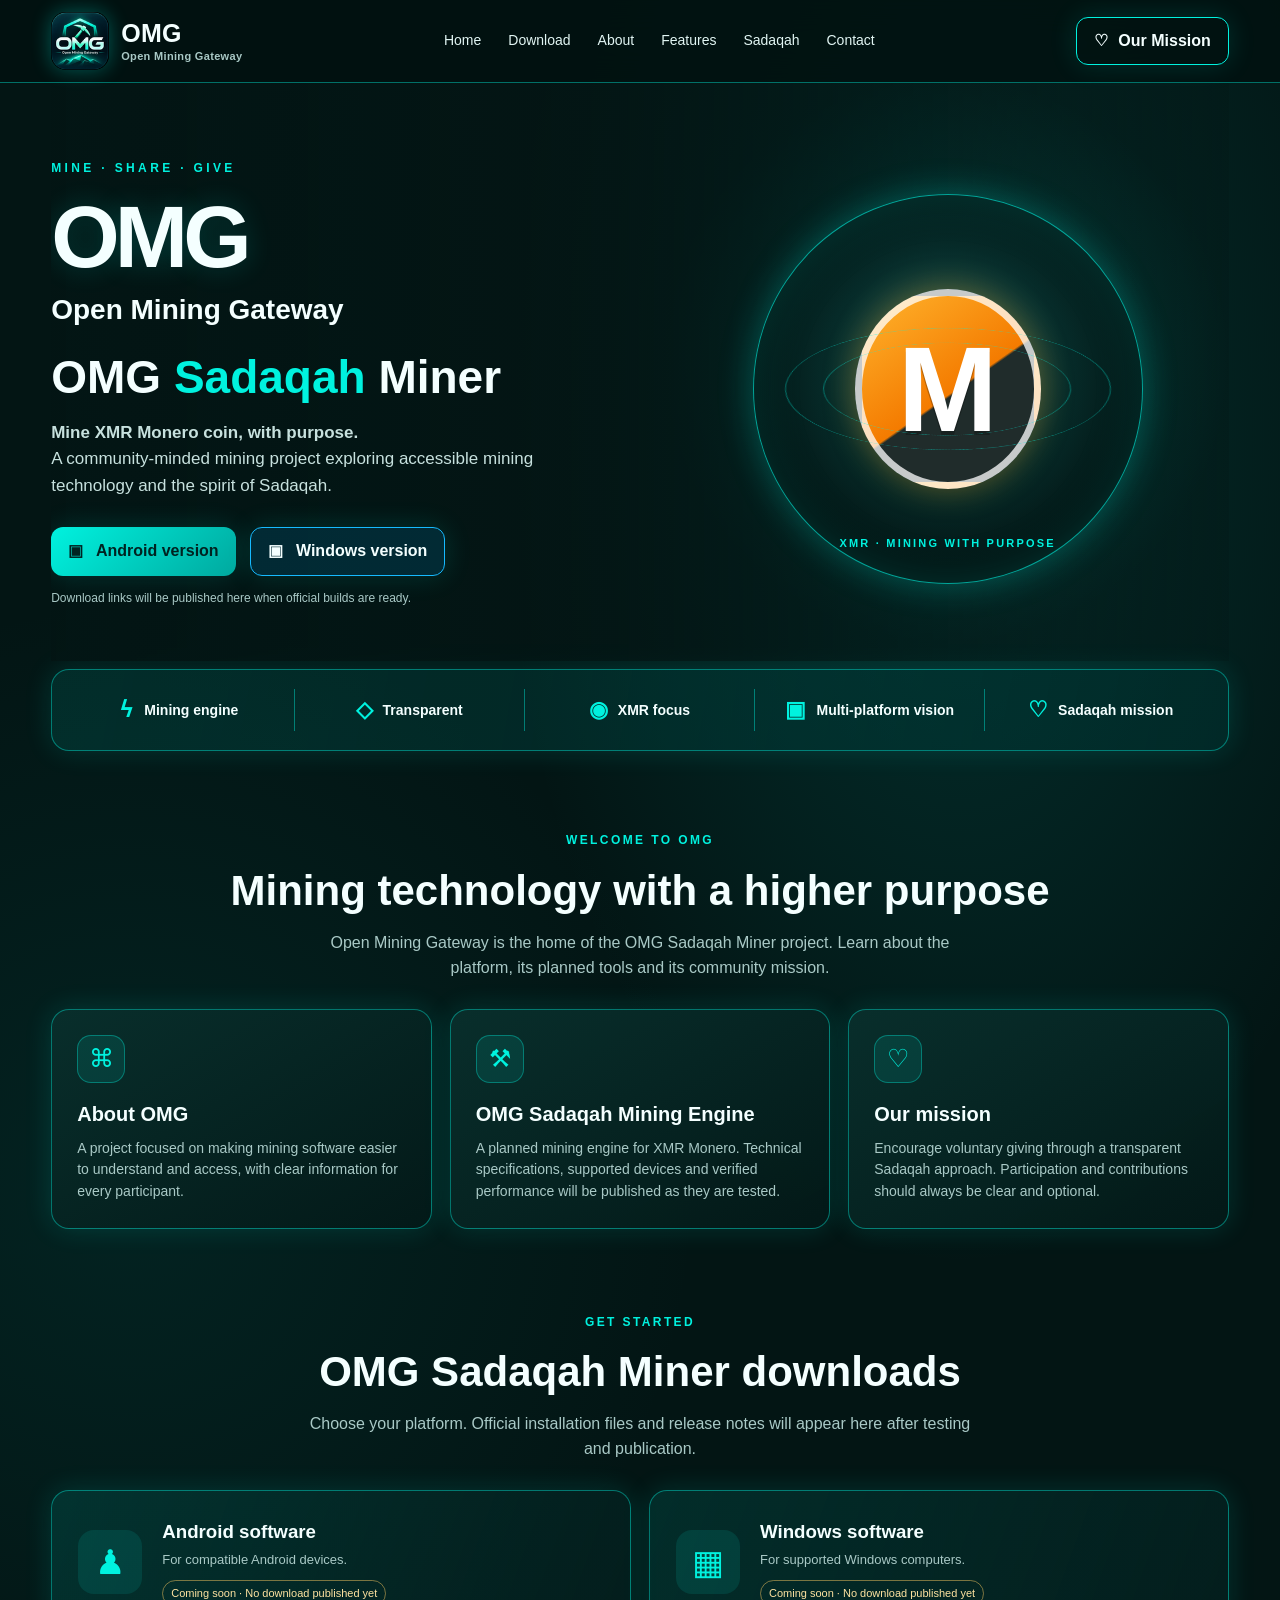
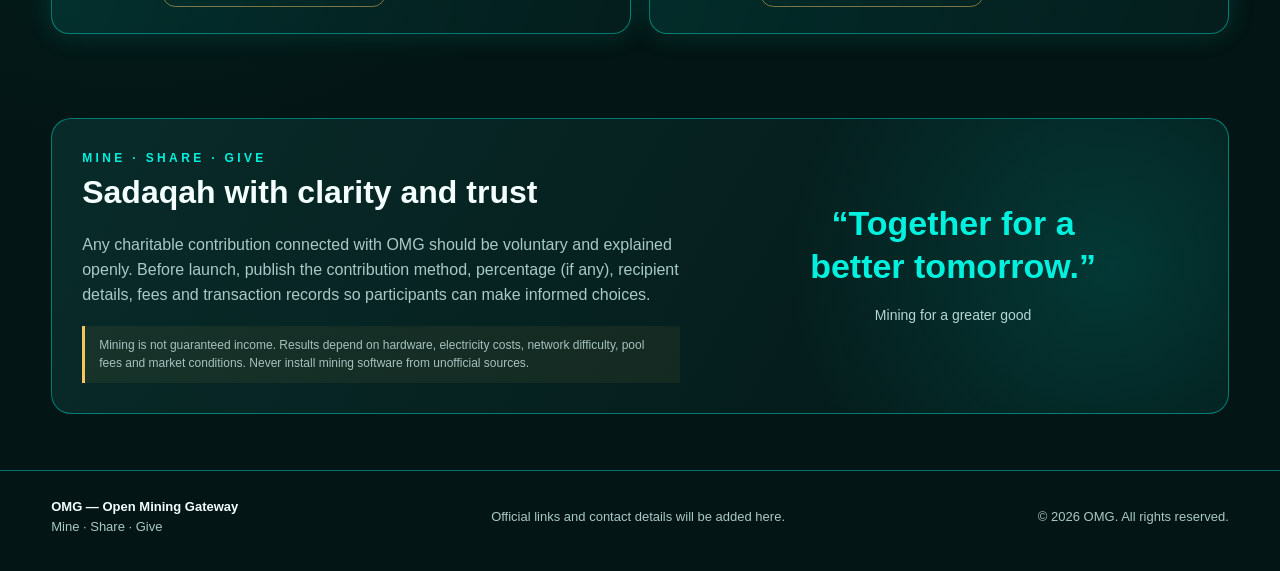
==== index1.html @ 9272dfc8 "Rename index (22).html to index1.html" ====
<!DOCTYPE html>
<html lang="en">
<head>
  <meta charset="UTF-8" />
  <meta name="viewport" content="width=device-width, initial-scale=1.0" />
  <meta name="theme-color" content="#031514" />
  <meta name="description" content="OMG — Open Mining Gateway. Discover OMG Sadaqah Miner and its vision for accessible Monero mining with purpose." />
  <title>OMG — Open Mining Gateway</title>
  <style>
    :root{--bg:#031514;--panel:#061f1e;--panel2:#082927;--cyan:#00f2df;--cyan2:#53fff0;--text:#f4ffff;--muted:#a9c9c6;--gold:#f4c45e;--line:rgba(0,242,223,.42);--shadow:0 0 28px rgba(0,242,223,.14)}
    *{box-sizing:border-box}html{scroll-behavior:smooth}body{margin:0;background:radial-gradient(ellipse at 75% 20%,rgba(0,180,170,.17),transparent 34%),radial-gradient(ellipse at 10% 55%,rgba(0,120,115,.14),transparent 35%),var(--bg);color:var(--text);font-family:Inter,Segoe UI,Arial,sans-serif;line-height:1.55}
    a{color:inherit;text-decoration:none}.wrap{width:min(1180px,92%);margin:auto}.topbar{position:sticky;top:0;z-index:10;background:rgba(2,18,17,.88);backdrop-filter:blur(16px);border-bottom:1px solid var(--line)}.nav{height:82px;display:flex;align-items:center;justify-content:space-between;gap:24px}.brand{display:flex;align-items:center;gap:12px;font-weight:800;letter-spacing:.02em}.brand img{width:58px;height:58px;object-fit:cover;border-radius:15px;box-shadow:0 0 20px rgba(0,242,223,.32)}.brand-name{font-size:25px;line-height:1}.brand-name small{display:block;font-size:11px;color:var(--muted);font-weight:600;margin-top:5px;letter-spacing:.03em}.links{display:flex;align-items:center;gap:27px;color:#e1f5f3;font-size:14px}.links a:hover{color:var(--cyan)}.nav-cta,.btn{display:inline-flex;align-items:center;justify-content:center;gap:10px;border:1px solid var(--cyan);border-radius:12px;padding:11px 17px;font-weight:750;transition:.2s;box-shadow:var(--shadow)}.nav-cta:hover,.btn:hover{transform:translateY(-2px);background:rgba(0,242,223,.1)}
    .hero{position:relative;overflow:hidden;padding:76px 0 42px;min-height:560px;display:grid;grid-template-columns:1.02fr .98fr;align-items:center;gap:30px}.hero:before{content:"";position:absolute;inset:0;background:linear-gradient(90deg,rgba(3,21,20,.98),rgba(3,21,20,.76) 48%,rgba(3,21,20,.28)),radial-gradient(circle at 76% 48%,rgba(0,242,223,.2),transparent 30%);pointer-events:none}.hero-copy,.hero-art{position:relative;z-index:1}.eyebrow{color:var(--cyan);font-weight:800;letter-spacing:.28em;text-transform:uppercase;font-size:12px}.hero h1{font-size:clamp(48px,7vw,88px);line-height:.98;margin:16px 0 8px;letter-spacing:-.055em;text-shadow:0 0 28px rgba(0,242,223,.2)}.hero h1 span{color:var(--cyan)}.subbrand{font-size:clamp(18px,2.3vw,28px);font-weight:750;margin:0 0 22px}.hero h2{font-size:clamp(29px,4vw,46px);line-height:1.08;margin:0 0 12px}.hero h2 span{color:var(--cyan)}.lead{color:#c7e1de;max-width:560px;font-size:17px}.actions{display:flex;flex-wrap:wrap;gap:14px;margin-top:28px}.btn-primary{background:linear-gradient(135deg,#00f2df,#00a99f);color:#002321;border:0}.btn-secondary{background:rgba(0,78,105,.38);border-color:#16baff}.btn[aria-disabled="true"]{opacity:.78;cursor:not-allowed}.note{font-size:12px;color:var(--muted);margin-top:13px}.hero-art{min-height:390px;display:grid;place-items:center}.orb{width:min(390px,82vw);aspect-ratio:1;border-radius:50%;display:grid;place-items:center;position:relative;background:radial-gradient(circle at 50% 45%,#164b47 0 20%,#062b29 42%,#031514 68%);border:1px solid rgba(0,242,223,.65);box-shadow:0 0 35px rgba(0,242,223,.28),inset 0 0 48px rgba(0,242,223,.15)}.orb:before,.orb:after{content:"";position:absolute;border:1px solid rgba(0,242,223,.4);border-radius:50%;inset:8%;transform:rotateX(68deg) rotateZ(-18deg)}.orb:after{inset:18%;transform:rotateX(68deg) rotateZ(24deg)}.coin{width:48%;aspect-ratio:1;border-radius:50%;display:grid;place-items:center;background:linear-gradient(145deg,#ffb42d,#f47b00 52%,#202c2b 53%);box-shadow:0 0 32px rgba(255,166,30,.35);font-size:clamp(70px,10vw,120px);font-weight:900;color:#fff;text-shadow:0 4px 0 rgba(0,0,0,.25);border:7px solid rgba(255,255,255,.75)}.orbit-label{position:absolute;bottom:8%;color:var(--cyan);font-weight:800;letter-spacing:.2em;font-size:11px}
    .ticker{display:grid;grid-template-columns:repeat(5,1fr);border:1px solid var(--line);border-radius:18px;background:linear-gradient(100deg,rgba(0,242,223,.1),rgba(0,50,48,.58));box-shadow:var(--shadow);padding:19px 12px;margin:8px auto 52px}.tick{display:flex;align-items:center;justify-content:center;gap:10px;padding:4px 12px;border-right:1px solid var(--line);font-weight:700;font-size:14px}.tick:last-child{border:0}.tick b{font-size:22px;color:var(--cyan)}
    .section{padding:28px 0 56px}.section-head{text-align:center;margin-bottom:28px}.section-head .eyebrow{letter-spacing:.2em}.section-head h2{font-size:clamp(28px,4vw,42px);margin:8px 0}.section-head p{color:var(--muted);margin:0 auto;max-width:680px}.cards{display:grid;grid-template-columns:repeat(3,1fr);gap:18px}.card{background:linear-gradient(150deg,rgba(9,48,45,.94),rgba(3,25,24,.96));border:1px solid var(--line);border-radius:18px;padding:25px;box-shadow:var(--shadow);min-height:220px}.icon{width:48px;height:48px;border-radius:14px;display:grid;place-items:center;color:var(--cyan);font-size:25px;background:rgba(0,242,223,.1);border:1px solid rgba(0,242,223,.35)}.card h3{margin:16px 0 8px;font-size:20px}.card p{color:var(--muted);font-size:14px;margin:0}.download-grid{display:grid;grid-template-columns:1fr 1fr;gap:18px}.download-card{display:flex;align-items:center;gap:20px;padding:26px;border-radius:18px;border:1px solid var(--line);background:linear-gradient(110deg,rgba(0,242,223,.11),rgba(4,31,30,.9));box-shadow:var(--shadow)}.platform{font-size:34px;width:64px;height:64px;display:grid;place-items:center;border-radius:16px;background:rgba(0,242,223,.1);color:var(--cyan)}.download-card h3{margin:0 0 4px}.download-card p{margin:0;color:var(--muted);font-size:13px}.status{display:inline-block;margin-top:10px;font-size:11px;color:#ffe3a1;border:1px solid rgba(244,196,94,.5);padding:4px 8px;border-radius:20px}
    .mission{display:grid;grid-template-columns:1.1fr .9fr;gap:28px;align-items:center;padding:30px;border:1px solid var(--line);border-radius:20px;background:radial-gradient(circle at 90% 50%,rgba(0,242,223,.14),transparent 30%),linear-gradient(120deg,#082b29,#031716)}.mission h2{font-size:32px;margin:0 0 12px}.mission p{color:var(--muted)}.quote{font-size:clamp(23px,3vw,34px);font-weight:800;color:var(--cyan);text-align:center;line-height:1.25}.disclaimer{font-size:12px;color:#a7c1be;border-left:3px solid var(--gold);padding:10px 14px;background:rgba(244,196,94,.06);margin-top:18px}
    footer{border-top:1px solid var(--line);padding:26px 0 34px;color:var(--muted);font-size:13px}.foot{display:flex;justify-content:space-between;align-items:center;gap:20px;flex-wrap:wrap}.foot strong{color:var(--text)}
    @media(max-width:850px){.links{display:none}.hero{grid-template-columns:1fr;padding-top:55px}.hero-art{min-height:300px}.orb{width:min(320px,75vw)}.ticker{grid-template-columns:repeat(2,1fr);gap:10px}.tick{border:0;justify-content:flex-start}.cards{grid-template-columns:1fr 1fr}.mission{grid-template-columns:1fr}}
    @media(max-width:560px){.nav{height:70px}.brand img{width:48px;height:48px}.brand-name{font-size:21px}.nav-cta{padding:9px 11px;font-size:12px}.hero{padding-top:42px;gap:5px}.hero h1{font-size:58px}.hero-art{min-height:260px}.ticker{margin-bottom:34px}.tick{font-size:12px;padding:4px}.cards,.download-grid{grid-template-columns:1fr}.card{min-height:0}.download-card{padding:20px}.mission{padding:22px}.foot{justify-content:center;text-align:center}}
  </style>
</head>
<body>
  <header class="topbar">
    <div class="wrap nav">
      <a class="brand" href="#home" aria-label="OMG home">
        <img src="[data-uri]" alt="OMG Open Mining Gateway logo" />
        <span class="brand-name">OMG<small>Open Mining Gateway</small></span>
      </a>
      <nav class="links" aria-label="Main navigation">
        <a href="#home">Home</a><a href="#downloads">Download</a><a href="#about">About</a><a href="#features">Features</a><a href="#sadaqah">Sadaqah</a><a href="#contact">Contact</a>
      </nav>
      <a class="nav-cta" href="#sadaqah">♡ <span>Our Mission</span></a>
    </div>
  </header>

  <main>
    <section class="wrap hero" id="home">
      <div class="hero-copy">
        <div class="eyebrow">Mine · Share · Give</div>
        <h1>OMG</h1>
        <p class="subbrand">Open Mining Gateway</p>
        <h2>OMG <span>Sadaqah</span> Miner</h2>
        <p class="lead"><strong>Mine XMR Monero coin, with purpose.</strong><br />A community-minded mining project exploring accessible mining technology and the spirit of Sadaqah.</p>
        <div class="actions">
          <a class="btn btn-primary" href="https://github.com/Fayaa91000/OMG/releases/download/v1.0.0/OMG-Miner-Native-Bridge-Test.10.zip">▣ &nbsp; Android version</a>
          <a class="btn btn-secondary" href="https://github.com/Fayaa91000/OMG/releases/download/v1.0.0/OMG-Windows-Miner-feature-gaza-handoff.source.zip.zip">▣ &nbsp; Windows version</a>
        </div>
        <p class="note">Download links will be published here when official builds are ready.</p>
      </div>
      <div class="hero-art" aria-label="Monero-inspired mining illustration">
        <div class="orb"><div class="coin">M</div><div class="orbit-label">XMR · MINING WITH PURPOSE</div></div>
      </div>
    </section>

    <div class="wrap ticker" aria-label="Project highlights">
      <div class="tick"><b>ϟ</b> Mining engine</div><div class="tick"><b>◇</b> Transparent</div><div class="tick"><b>◉</b> XMR focus</div><div class="tick"><b>▣</b> Multi-platform vision</div><div class="tick"><b>♡</b> Sadaqah mission</div>
    </div>

    <section class="wrap section" id="about">
      <div class="section-head"><div class="eyebrow">Welcome to OMG</div><h2>Mining technology with a higher purpose</h2><p>Open Mining Gateway is the home of the OMG Sadaqah Miner project. Learn about the platform, its planned tools and its community mission.</p></div>
      <div class="cards">
        <article class="card"><div class="icon">⌘</div><h3>About OMG</h3><p>A project focused on making mining software easier to understand and access, with clear information for every participant.</p></article>
        <article class="card" id="features"><div class="icon">⚒</div><h3>OMG Sadaqah Mining Engine</h3><p>A planned mining engine for XMR Monero. Technical specifications, supported devices and verified performance will be published as they are tested.</p></article>
        <article class="card"><div class="icon">♡</div><h3>Our mission</h3><p>Encourage voluntary giving through a transparent Sadaqah approach. Participation and contributions should always be clear and optional.</p></article>
      </div>
    </section>

    <section class="wrap section" id="downloads">
      <div class="section-head"><div class="eyebrow">Get started</div><h2>OMG Sadaqah Miner downloads</h2><p>Choose your platform. Official installation files and release notes will appear here after testing and publication.</p></div>
      <div class="download-grid">
        <article class="download-card"><div class="platform">♟</div><div><h3>Android software</h3><p>For compatible Android devices.</p><span class="status">Coming soon · No download published yet</span></div></article>
        <article class="download-card"><div class="platform">▦</div><div><h3>Windows software</h3><p>For supported Windows computers.</p><span class="status">Coming soon · No download published yet</span></div></article>
      </div>
    </section>

    <section class="wrap section" id="sadaqah">
      <div class="mission">
        <div><div class="eyebrow">Mine · Share · Give</div><h2>Sadaqah with clarity and trust</h2><p>Any charitable contribution connected with OMG should be voluntary and explained openly. Before launch, publish the contribution method, percentage (if any), recipient details, fees and transaction records so participants can make informed choices.</p><div class="disclaimer">Mining is not guaranteed income. Results depend on hardware, electricity costs, network difficulty, pool fees and market conditions. Never install mining software from unofficial sources.</div></div>
        <div class="quote">“Together for a<br />better tomorrow.”<br /><span style="font-size:14px;color:#b4d7d3;font-weight:500">Mining for a greater good</span></div>
      </div>
    </section>
  </main>

  <footer id="contact"><div class="wrap foot"><div><strong>OMG — Open Mining Gateway</strong><br />Mine · Share · Give</div><div>Official links and contact details will be added here.</div><div>© <span id="year"></span> OMG. All rights reserved.</div></div></footer>
  <script>document.getElementById('year').textContent = new Date().getFullYear();</script>
</body>
</html>
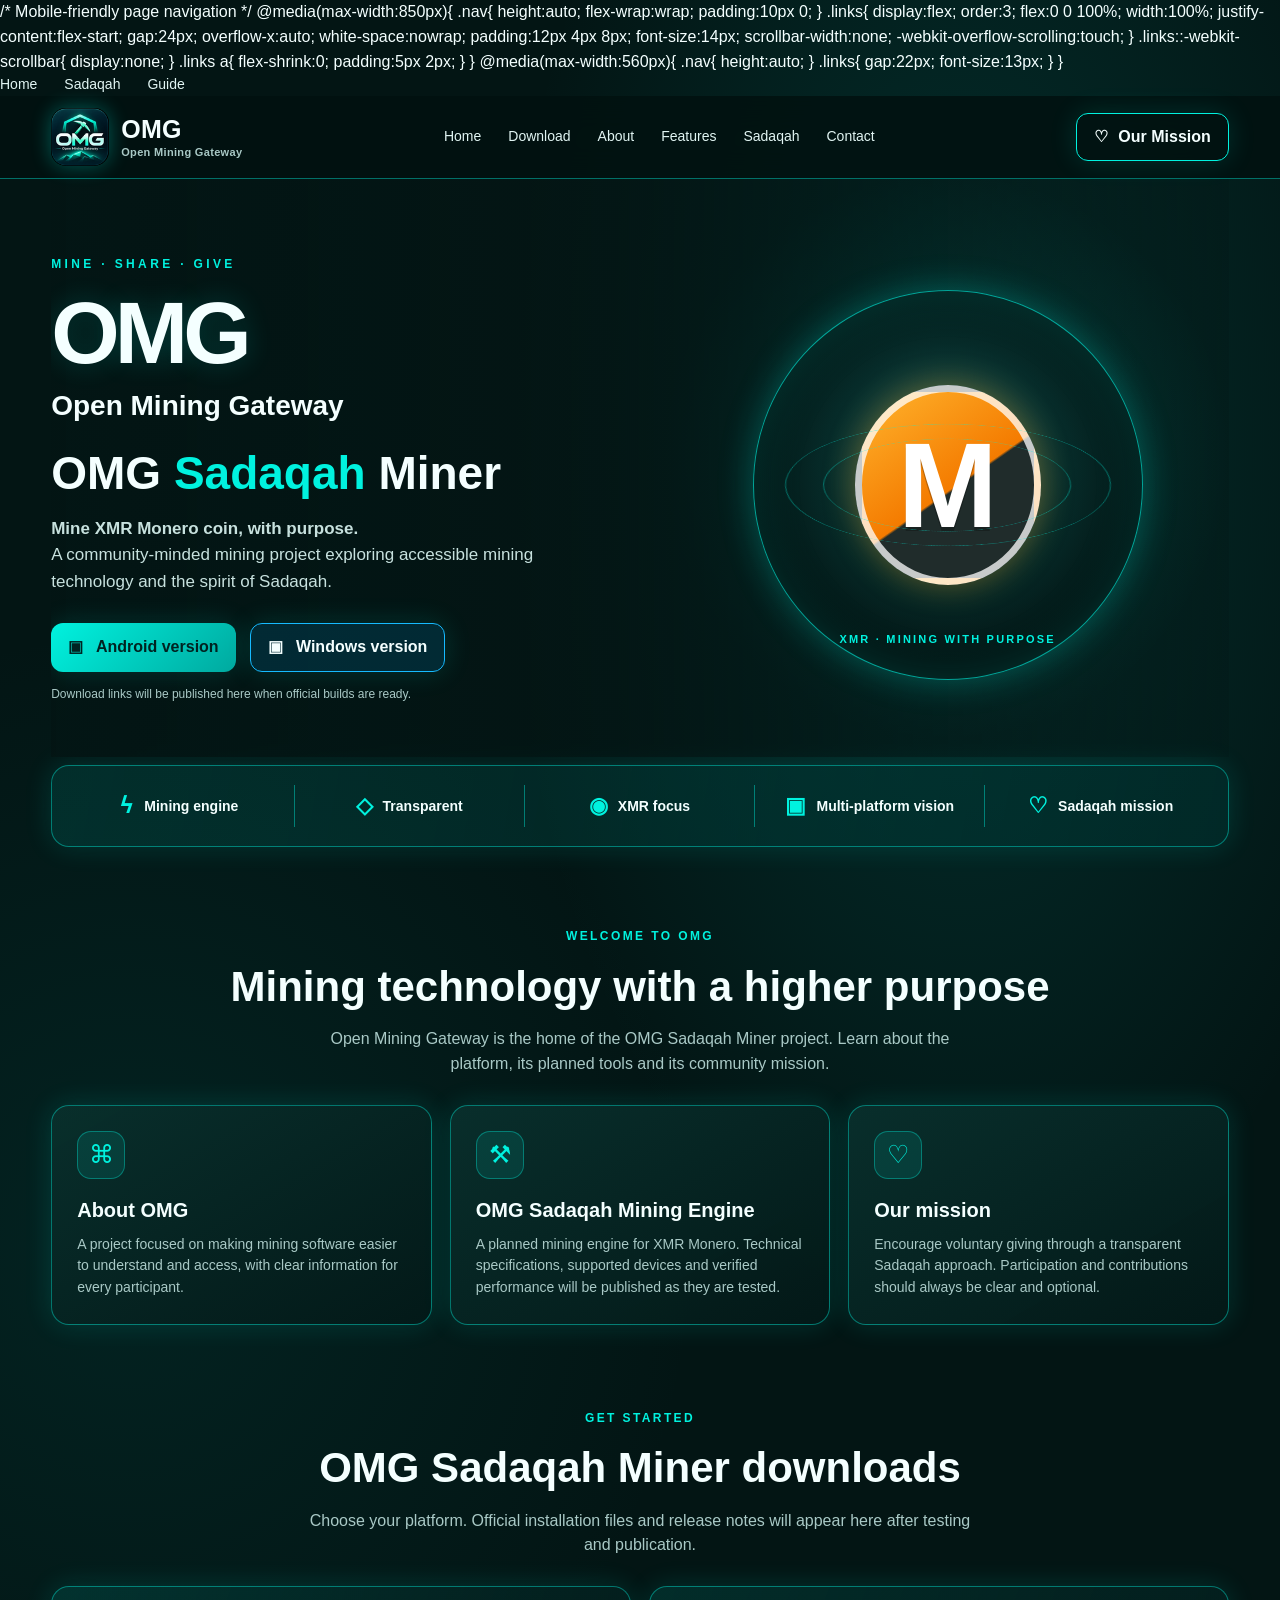
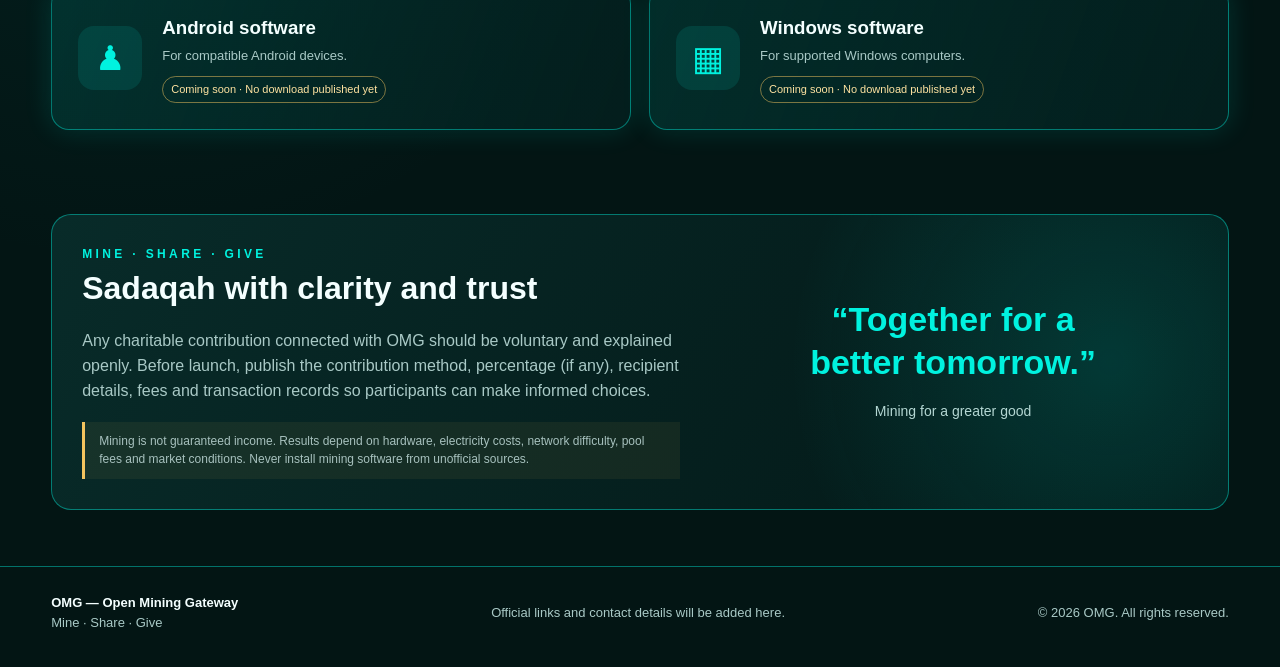
==== commit c17437d4: "Rename index.html to index1.html" ====
--- a/index1.html
+++ b/index1.html
@@ -1,6 +1,57 @@
 <!DOCTYPE html>
 <html lang="en">
 <head>
+</style>
+/* Mobile-friendly page navigation */
+@media(max-width:850px){
+  .nav{
+    height:auto;
+    flex-wrap:wrap;
+    padding:10px 0;
+  }
+
+  .links{
+    display:flex;
+    order:3;
+    flex:0 0 100%;
+    width:100%;
+    justify-content:flex-start;
+    gap:24px;
+    overflow-x:auto;
+    white-space:nowrap;
+    padding:12px 4px 8px;
+    font-size:14px;
+    scrollbar-width:none;
+    -webkit-overflow-scrolling:touch;
+  }
+
+  .links::-webkit-scrollbar{
+    display:none;
+  }
+
+  .links a{
+    flex-shrink:0;
+    padding:5px 2px;
+  }
+}
+
+@media(max-width:560px){
+  .nav{
+    height:auto;
+  }
+
+  .links{
+    gap:22px;
+    font-size:13px;
+  }
+}
+  </body>
+  <nav class="links" aria-label="Main navigation">
+  <a href="index.html">Home</a>
+  <a href="Sadaqah.html">Sadaqah</a>
+  <a href="guide.html">Guide</a>
+  </nav>
+  
   <meta charset="UTF-8" />
   <meta name="viewport" content="width=device-width, initial-scale=1.0" />
   <meta name="theme-color" content="#031514" />
